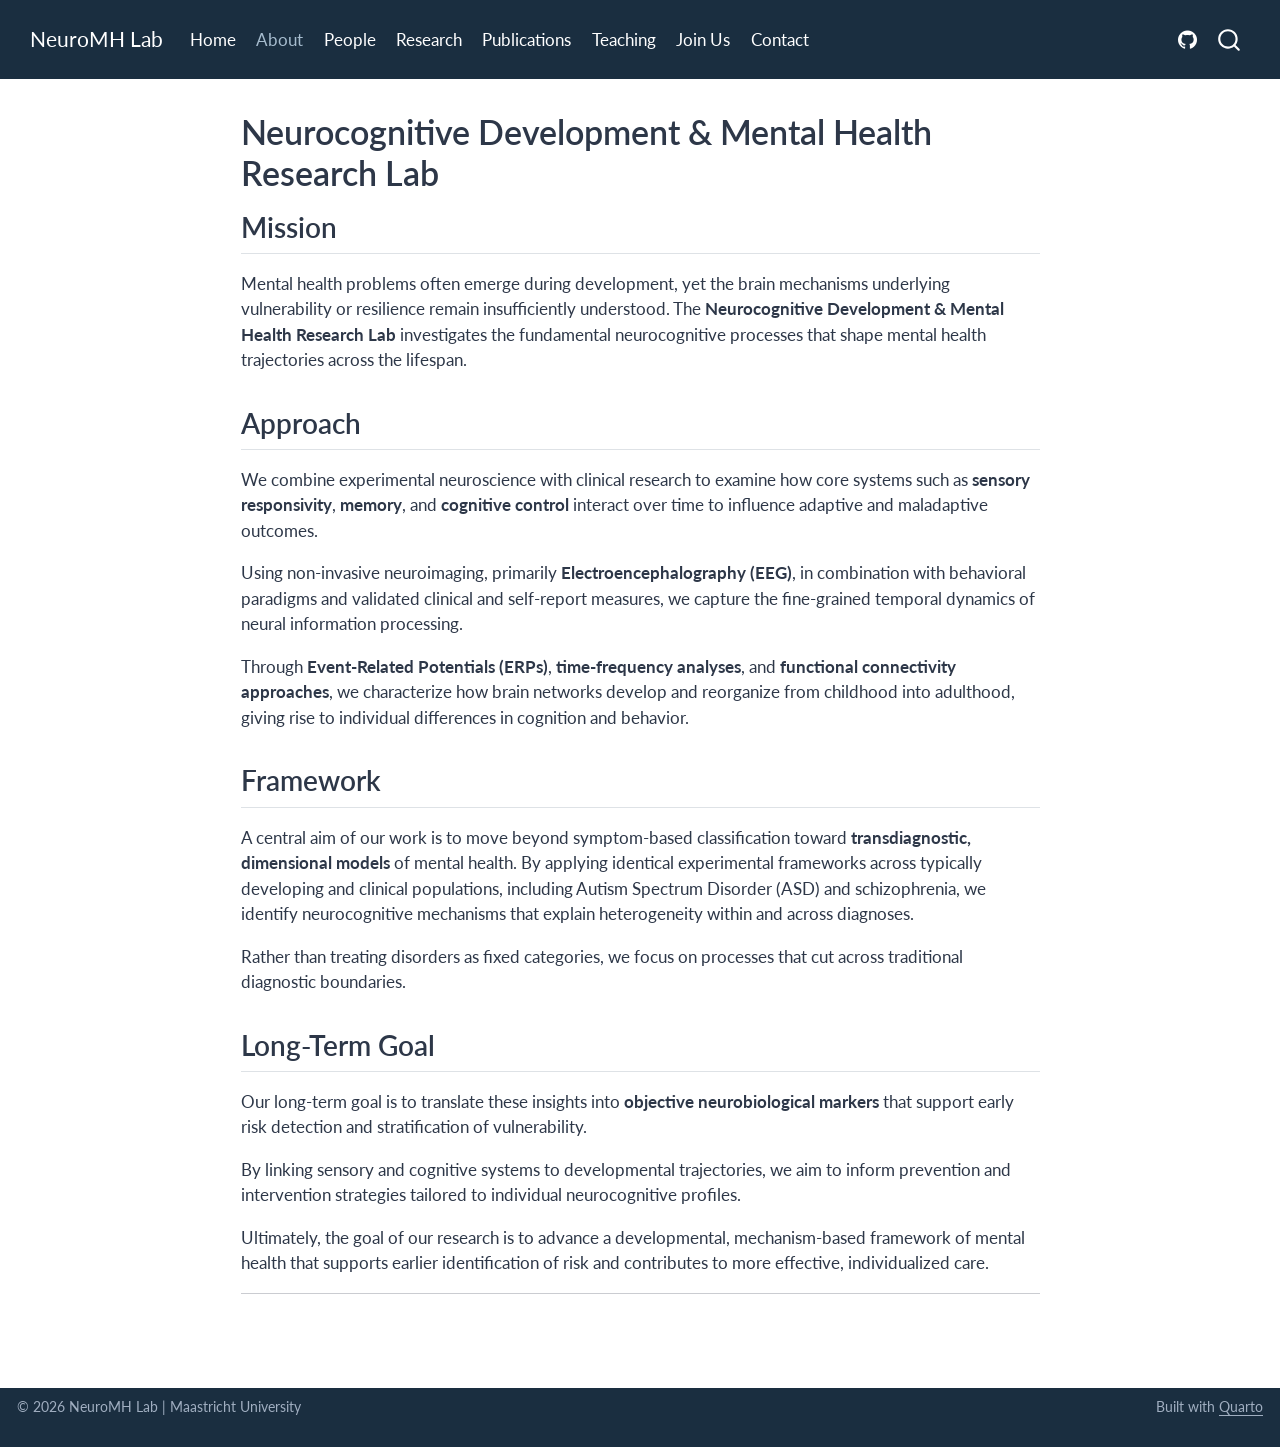
==== about.html @ df23a995 "Built site for gh-pages" ====
<!DOCTYPE html>
<html xmlns="http://www.w3.org/1999/xhtml" lang="en" xml:lang="en"><head>

<meta charset="utf-8">
<meta name="generator" content="quarto-1.9.38">

<meta name="viewport" content="width=device-width, initial-scale=1.0, user-scalable=yes">


<title>Neurocognitive Development &amp; Mental Health Research Lab – NeuroMH Lab</title>
<style>
/* Default styles provided by pandoc.
** See https://pandoc.org/MANUAL.html#variables-for-html for config info.
*/
code{white-space: pre-wrap;}
span.smallcaps{font-variant: small-caps;}
div.columns{display: flex; gap: min(4vw, 1.5em);}
div.column{flex: auto; overflow-x: auto;}
div.hanging-indent{margin-left: 1.5em; text-indent: -1.5em;}
ul.task-list{list-style: none;}
ul.task-list li input[type="checkbox"] {
  width: 0.8em;
  margin: 0 0.8em 0.2em -1em; /* quarto-specific, see https://github.com/quarto-dev/quarto-cli/issues/4556 */ 
  vertical-align: middle;
}
</style>


<script src="site_libs/quarto-nav/quarto-nav.js"></script>
<script src="site_libs/quarto-nav/headroom.min.js"></script>
<script src="site_libs/clipboard/clipboard.min.js"></script>
<script src="site_libs/quarto-search/autocomplete.umd.js"></script>
<script src="site_libs/quarto-search/fuse.min.js"></script>
<script src="site_libs/quarto-search/quarto-search.js"></script>
<meta name="quarto:offset" content="./">
<link href="./images/favicon.svg" rel="icon" type="image/svg+xml">
<script src="site_libs/quarto-html/quarto.js" type="module"></script>
<script src="site_libs/quarto-html/tabsets/tabsets.js" type="module"></script>
<script src="site_libs/quarto-html/popper.min.js"></script>
<script src="site_libs/quarto-html/tippy.umd.min.js"></script>
<script src="site_libs/quarto-html/anchor.min.js"></script>
<link href="site_libs/quarto-html/tippy.css" rel="stylesheet">
<link href="site_libs/quarto-html/quarto-syntax-highlighting-15634bcf2e68342d4ad2dfa704d543f6.css" rel="stylesheet" id="quarto-text-highlighting-styles">
<script src="site_libs/bootstrap/bootstrap.min.js"></script>
<link href="site_libs/bootstrap/bootstrap-icons.css" rel="stylesheet">
<link href="site_libs/bootstrap/bootstrap-ea075015d1daed96a3fd2a15555e8efd.min.css" rel="stylesheet" append-hash="true" id="quarto-bootstrap" data-mode="light">
<script id="quarto-search-options" type="application/json">{
  "location": "navbar",
  "copy-button": false,
  "collapse-after": 3,
  "panel-placement": "end",
  "type": "overlay",
  "limit": 50,
  "keyboard-shortcut": [
    "f",
    "/",
    "s"
  ],
  "show-item-context": false,
  "language": {
    "search-no-results-text": "No results",
    "search-matching-documents-text": "matching documents",
    "search-copy-link-title": "Copy link to search",
    "search-hide-matches-text": "Hide additional matches",
    "search-more-match-text": "more match in this document",
    "search-more-matches-text": "more matches in this document",
    "search-clear-button-title": "Clear",
    "search-text-placeholder": "",
    "search-detached-cancel-button-title": "Cancel",
    "search-submit-button-title": "Submit",
    "search-label": "Search"
  }
}</script>
<style>html{ scroll-behavior: smooth; }</style>
<link rel="icon" type="image/png" sizes="16x16" href="./images/favicon-16x16.png">
<link rel="icon" type="image/png" sizes="32x32" href="./images/favicon-32x32.png">
<link rel="icon" type="image/png" sizes="192x192" href="./images/favicon-192x192.png">
<link rel="apple-touch-icon" href="./images/apple-touch-icon.png">


</head>

<body class="nav-fixed fullcontent quarto-light">

<div id="quarto-search-results"></div>
  <header id="quarto-header" class="headroom fixed-top">
    <nav class="navbar navbar-expand-lg " data-bs-theme="dark">
      <div class="navbar-container container-fluid">
      <div class="navbar-brand-container mx-auto">
    <a class="navbar-brand" href="./index.html">
    <span class="navbar-title">NeuroMH Lab</span>
    </a>
  </div>
            <div id="quarto-search" class="" title="Search"></div>
          <button class="navbar-toggler" type="button" data-bs-toggle="collapse" data-bs-target="#navbarCollapse" aria-controls="navbarCollapse" role="menu" aria-expanded="false" aria-label="Toggle navigation" onclick="if (window.quartoToggleHeadroom) { window.quartoToggleHeadroom(); }">
  <span class="navbar-toggler-icon"></span>
</button>
          <div class="collapse navbar-collapse" id="navbarCollapse">
            <ul class="navbar-nav navbar-nav-scroll me-auto">
  <li class="nav-item">
    <a class="nav-link" href="./index.html"> 
<span class="menu-text">Home</span></a>
  </li>  
  <li class="nav-item">
    <a class="nav-link active" href="./about.html" aria-current="page"> 
<span class="menu-text">About</span></a>
  </li>  
  <li class="nav-item">
    <a class="nav-link" href="./members.html"> 
<span class="menu-text">People</span></a>
  </li>  
  <li class="nav-item">
    <a class="nav-link" href="./research.html"> 
<span class="menu-text">Research</span></a>
  </li>  
  <li class="nav-item">
    <a class="nav-link" href="./publications.html"> 
<span class="menu-text">Publications</span></a>
  </li>  
  <li class="nav-item">
    <a class="nav-link" href="./courses.html"> 
<span class="menu-text">Teaching</span></a>
  </li>  
  <li class="nav-item">
    <a class="nav-link" href="./opportunities.html"> 
<span class="menu-text">Join Us</span></a>
  </li>  
  <li class="nav-item">
    <a class="nav-link" href="./contact.html"> 
<span class="menu-text">Contact</span></a>
  </li>  
</ul>
            <ul class="navbar-nav navbar-nav-scroll ms-auto">
  <li class="nav-item compact">
    <a class="nav-link" href="https://github.com/neuromh-lab"> <i class="bi bi-github" role="img">
</i> 
<span class="menu-text"></span></a>
  </li>  
</ul>
          </div> <!-- /navcollapse -->
            <div class="quarto-navbar-tools">
</div>
      </div> <!-- /container-fluid -->
    </nav>
</header>
<!-- content -->
<div id="quarto-content" class="quarto-container page-columns page-rows-contents page-layout-article page-navbar">
<!-- sidebar -->
<!-- margin-sidebar -->
    
<!-- main -->
<main class="content" id="quarto-document-content">

<header id="title-block-header" class="quarto-title-block default">
<div class="quarto-title">
<h1 class="title">Neurocognitive Development &amp; Mental Health Research Lab</h1>
</div>



<div class="quarto-title-meta">

    
  
    
  </div>
  


</header>


<section id="mission" class="level2">
<h2 class="anchored" data-anchor-id="mission">Mission</h2>
<p>Mental health problems often emerge during development, yet the brain mechanisms underlying vulnerability or resilience remain insufficiently understood. The <strong>Neurocognitive Development &amp; Mental Health Research Lab</strong> investigates the fundamental neurocognitive processes that shape mental health trajectories across the lifespan.</p>
</section>
<section id="approach" class="level2">
<h2 class="anchored" data-anchor-id="approach">Approach</h2>
<p>We combine experimental neuroscience with clinical research to examine how core systems such as <strong>sensory responsivity</strong>, <strong>memory</strong>, and <strong>cognitive control</strong> interact over time to influence adaptive and maladaptive outcomes.</p>
<p>Using non-invasive neuroimaging, primarily <strong>Electroencephalography (EEG)</strong>, in combination with behavioral paradigms and validated clinical and self-report measures, we capture the fine-grained temporal dynamics of neural information processing.</p>
<p>Through <strong>Event-Related Potentials (ERPs)</strong>, <strong>time-frequency analyses</strong>, and <strong>functional connectivity approaches</strong>, we characterize how brain networks develop and reorganize from childhood into adulthood, giving rise to individual differences in cognition and behavior.</p>
</section>
<section id="framework" class="level2">
<h2 class="anchored" data-anchor-id="framework">Framework</h2>
<p>A central aim of our work is to move beyond symptom-based classification toward <strong>transdiagnostic, dimensional models</strong> of mental health. By applying identical experimental frameworks across typically developing and clinical populations, including Autism Spectrum Disorder (ASD) and schizophrenia, we identify neurocognitive mechanisms that explain heterogeneity within and across diagnoses.</p>
<p>Rather than treating disorders as fixed categories, we focus on processes that cut across traditional diagnostic boundaries.</p>
</section>
<section id="long-term-goal" class="level2">
<h2 class="anchored" data-anchor-id="long-term-goal">Long-Term Goal</h2>
<p>Our long-term goal is to translate these insights into <strong>objective neurobiological markers</strong> that support early risk detection and stratification of vulnerability.</p>
<p>By linking sensory and cognitive systems to developmental trajectories, we aim to inform prevention and intervention strategies tailored to individual neurocognitive profiles.</p>
<p>Ultimately, the goal of our research is to advance a developmental, mechanism-based framework of mental health that supports earlier identification of risk and contributes to more effective, individualized care.</p>
<hr>


</section>

</main> <!-- /main -->
<script id="quarto-html-after-body" type="application/javascript">
  window.document.addEventListener("DOMContentLoaded", function (event) {
    const icon = "";
    const anchorJS = new window.AnchorJS();
    anchorJS.options = {
      placement: 'right',
      icon: icon
    };
    anchorJS.add('.anchored');
    const isCodeAnnotation = (el) => {
      for (const clz of el.classList) {
        if (clz.startsWith('code-annotation-')) {                     
          return true;
        }
      }
      return false;
    }
    const onCopySuccess = function(e) {
      // button target
      const button = e.trigger;
      // don't keep focus
      button.blur();
      // flash "checked"
      button.classList.add('code-copy-button-checked');
      var currentTitle = button.getAttribute("title");
      button.setAttribute("title", "Copied!");
      let tooltip;
      if (window.bootstrap) {
        button.setAttribute("data-bs-toggle", "tooltip");
        button.setAttribute("data-bs-placement", "left");
        button.setAttribute("data-bs-title", "Copied!");
        tooltip = new bootstrap.Tooltip(button, 
          { trigger: "manual", 
            customClass: "code-copy-button-tooltip",
            offset: [0, -8]});
        tooltip.show();    
      }
      setTimeout(function() {
        if (tooltip) {
          tooltip.hide();
          button.removeAttribute("data-bs-title");
          button.removeAttribute("data-bs-toggle");
          button.removeAttribute("data-bs-placement");
        }
        button.setAttribute("title", currentTitle);
        button.classList.remove('code-copy-button-checked');
      }, 1000);
      // clear code selection
      e.clearSelection();
    }
    const getTextToCopy = function(trigger) {
      const outerScaffold = trigger.parentElement.cloneNode(true);
      const codeEl = outerScaffold.querySelector('code');
      for (const childEl of codeEl.children) {
        if (isCodeAnnotation(childEl)) {
          childEl.remove();
        }
      }
      return codeEl.innerText;
    }
    const clipboard = new window.ClipboardJS('.code-copy-button:not([data-in-quarto-modal])', {
      text: getTextToCopy
    });
    clipboard.on('success', onCopySuccess);
    if (window.document.getElementById('quarto-embedded-source-code-modal')) {
      const clipboardModal = new window.ClipboardJS('.code-copy-button[data-in-quarto-modal]', {
        text: getTextToCopy,
        container: window.document.getElementById('quarto-embedded-source-code-modal')
      });
      clipboardModal.on('success', onCopySuccess);
    }
      var localhostRegex = new RegExp(/^(?:http|https):\/\/localhost\:?[0-9]*\//);
      var mailtoRegex = new RegExp(/^mailto:/);
        var filterRegex = new RegExp('/' + window.location.host + '/');
      var isInternal = (href) => {
          return filterRegex.test(href) || localhostRegex.test(href) || mailtoRegex.test(href);
      }
      // Inspect non-navigation links and adorn them if external
     var links = window.document.querySelectorAll('a[href]:not(.nav-link):not(.navbar-brand):not(.toc-action):not(.sidebar-link):not(.sidebar-item-toggle):not(.pagination-link):not(.no-external):not([aria-hidden]):not(.dropdown-item):not(.quarto-navigation-tool):not(.about-link)');
      for (var i=0; i<links.length; i++) {
        const link = links[i];
        if (!isInternal(link.href)) {
          // undo the damage that might have been done by quarto-nav.js in the case of
          // links that we want to consider external
          if (link.dataset.originalHref !== undefined) {
            link.href = link.dataset.originalHref;
          }
        }
      }
    function tippyHover(el, contentFn, onTriggerFn, onUntriggerFn) {
      const config = {
        allowHTML: true,
        maxWidth: 500,
        delay: 100,
        arrow: false,
        appendTo: function(el) {
            return el.parentElement;
        },
        interactive: true,
        interactiveBorder: 10,
        theme: 'quarto',
        placement: 'bottom-start',
      };
      if (contentFn) {
        config.content = contentFn;
      }
      if (onTriggerFn) {
        config.onTrigger = onTriggerFn;
      }
      if (onUntriggerFn) {
        config.onUntrigger = onUntriggerFn;
      }
      window.tippy(el, config); 
    }
    const noterefs = window.document.querySelectorAll('a[role="doc-noteref"]');
    for (var i=0; i<noterefs.length; i++) {
      const ref = noterefs[i];
      tippyHover(ref, function() {
        // use id or data attribute instead here
        let href = ref.getAttribute('data-footnote-href') || ref.getAttribute('href');
        try { href = new URL(href).hash; } catch {}
        const id = href.replace(/^#\/?/, "");
        const note = window.document.getElementById(id);
        if (note) {
          return note.innerHTML;
        } else {
          return "";
        }
      });
    }
    const xrefs = window.document.querySelectorAll('a.quarto-xref');
    const processXRef = (id, note) => {
      // Strip column container classes
      const stripColumnClz = (el) => {
        el.classList.remove("page-full", "page-columns");
        if (el.children) {
          for (const child of el.children) {
            stripColumnClz(child);
          }
        }
      }
      stripColumnClz(note)
      if (id === null || id.startsWith('sec-')) {
        // Special case sections, only their first couple elements
        const container = document.createElement("div");
        if (note.children && note.children.length > 2) {
          container.appendChild(note.children[0].cloneNode(true));
          for (let i = 1; i < note.children.length; i++) {
            const child = note.children[i];
            if (child.tagName === "P" && child.innerText === "") {
              continue;
            } else {
              container.appendChild(child.cloneNode(true));
              break;
            }
          }
          if (window.Quarto?.typesetMath) {
            window.Quarto.typesetMath(container);
          }
          return container.innerHTML
        } else {
          if (window.Quarto?.typesetMath) {
            window.Quarto.typesetMath(note);
          }
          return note.innerHTML;
        }
      } else {
        // Remove any anchor links if they are present
        const anchorLink = note.querySelector('a.anchorjs-link');
        if (anchorLink) {
          anchorLink.remove();
        }
        if (window.Quarto?.typesetMath) {
          window.Quarto.typesetMath(note);
        }
        if (note.classList.contains("callout")) {
          return note.outerHTML;
        } else {
          return note.innerHTML;
        }
      }
    }
    for (var i=0; i<xrefs.length; i++) {
      const xref = xrefs[i];
      tippyHover(xref, undefined, function(instance) {
        instance.disable();
        let url = xref.getAttribute('href');
        let hash = undefined; 
        if (url.startsWith('#')) {
          hash = url;
        } else {
          try { hash = new URL(url).hash; } catch {}
        }
        if (hash) {
          const id = hash.replace(/^#\/?/, "");
          const note = window.document.getElementById(id);
          if (note !== null) {
            try {
              const html = processXRef(id, note.cloneNode(true));
              instance.setContent(html);
            } finally {
              instance.enable();
              instance.show();
            }
          } else {
            // See if we can fetch this
            fetch(url.split('#')[0])
            .then(res => res.text())
            .then(html => {
              const parser = new DOMParser();
              const htmlDoc = parser.parseFromString(html, "text/html");
              const note = htmlDoc.getElementById(id);
              if (note !== null) {
                const html = processXRef(id, note);
                instance.setContent(html);
              } 
            }).finally(() => {
              instance.enable();
              instance.show();
            });
          }
        } else {
          // See if we can fetch a full url (with no hash to target)
          // This is a special case and we should probably do some content thinning / targeting
          fetch(url)
          .then(res => res.text())
          .then(html => {
            const parser = new DOMParser();
            const htmlDoc = parser.parseFromString(html, "text/html");
            const note = htmlDoc.querySelector('main.content');
            if (note !== null) {
              // This should only happen for chapter cross references
              // (since there is no id in the URL)
              // remove the first header
              if (note.children.length > 0 && note.children[0].tagName === "HEADER") {
                note.children[0].remove();
              }
              const html = processXRef(null, note);
              instance.setContent(html);
            } 
          }).finally(() => {
            instance.enable();
            instance.show();
          });
        }
      }, function(instance) {
      });
    }
        let selectedAnnoteEl;
        const selectorForAnnotation = ( cell, annotation) => {
          let cellAttr = 'data-code-cell="' + cell + '"';
          let lineAttr = 'data-code-annotation="' +  annotation + '"';
          const selector = 'span[' + cellAttr + '][' + lineAttr + ']';
          return selector;
        }
        const selectCodeLines = (annoteEl) => {
          const doc = window.document;
          const targetCell = annoteEl.getAttribute("data-target-cell");
          const targetAnnotation = annoteEl.getAttribute("data-target-annotation");
          const annoteSpan = window.document.querySelector(selectorForAnnotation(targetCell, targetAnnotation));
          const lines = annoteSpan.getAttribute("data-code-lines").split(",");
          const lineIds = lines.map((line) => {
            return targetCell + "-" + line;
          })
          let top = null;
          let height = null;
          let parent = null;
          if (lineIds.length > 0) {
              //compute the position of the single el (top and bottom and make a div)
              const el = window.document.getElementById(lineIds[0]);
              top = el.offsetTop;
              height = el.offsetHeight;
              parent = el.parentElement.parentElement;
            if (lineIds.length > 1) {
              const lastEl = window.document.getElementById(lineIds[lineIds.length - 1]);
              const bottom = lastEl.offsetTop + lastEl.offsetHeight;
              height = bottom - top;
            }
            if (top !== null && height !== null && parent !== null) {
              // cook up a div (if necessary) and position it 
              let div = window.document.getElementById("code-annotation-line-highlight");
              if (div === null) {
                div = window.document.createElement("div");
                div.setAttribute("id", "code-annotation-line-highlight");
                div.style.position = 'absolute';
                parent.appendChild(div);
              }
              div.style.top = top - 2 + "px";
              div.style.height = height + 4 + "px";
              div.style.left = 0;
              let gutterDiv = window.document.getElementById("code-annotation-line-highlight-gutter");
              if (gutterDiv === null) {
                gutterDiv = window.document.createElement("div");
                gutterDiv.setAttribute("id", "code-annotation-line-highlight-gutter");
                gutterDiv.style.position = 'absolute';
                const codeCell = window.document.getElementById(targetCell);
                const gutter = codeCell.querySelector('.code-annotation-gutter');
                gutter.appendChild(gutterDiv);
              }
              gutterDiv.style.top = top - 2 + "px";
              gutterDiv.style.height = height + 4 + "px";
            }
            selectedAnnoteEl = annoteEl;
          }
        };
        const unselectCodeLines = () => {
          const elementsIds = ["code-annotation-line-highlight", "code-annotation-line-highlight-gutter"];
          elementsIds.forEach((elId) => {
            const div = window.document.getElementById(elId);
            if (div) {
              div.remove();
            }
          });
          selectedAnnoteEl = undefined;
        };
          // Handle positioning of the toggle
      window.addEventListener(
        "resize",
        throttle(() => {
          elRect = undefined;
          if (selectedAnnoteEl) {
            selectCodeLines(selectedAnnoteEl);
          }
        }, 10)
      );
      function throttle(fn, ms) {
      let throttle = false;
      let timer;
        return (...args) => {
          if(!throttle) { // first call gets through
              fn.apply(this, args);
              throttle = true;
          } else { // all the others get throttled
              if(timer) clearTimeout(timer); // cancel #2
              timer = setTimeout(() => {
                fn.apply(this, args);
                timer = throttle = false;
              }, ms);
          }
        };
      }
        // Attach click handler to the DT
        const annoteDls = window.document.querySelectorAll('dt[data-target-cell]');
        for (const annoteDlNode of annoteDls) {
          annoteDlNode.addEventListener('click', (event) => {
            const clickedEl = event.target;
            if (clickedEl !== selectedAnnoteEl) {
              unselectCodeLines();
              const activeEl = window.document.querySelector('dt[data-target-cell].code-annotation-active');
              if (activeEl) {
                activeEl.classList.remove('code-annotation-active');
              }
              selectCodeLines(clickedEl);
              clickedEl.classList.add('code-annotation-active');
            } else {
              // Unselect the line
              unselectCodeLines();
              clickedEl.classList.remove('code-annotation-active');
            }
          });
        }
    const findCites = (el) => {
      const parentEl = el.parentElement;
      if (parentEl) {
        const cites = parentEl.dataset.cites;
        if (cites) {
          return {
            el,
            cites: cites.split(' ')
          };
        } else {
          return findCites(el.parentElement)
        }
      } else {
        return undefined;
      }
    };
    var bibliorefs = window.document.querySelectorAll('a[role="doc-biblioref"]');
    for (var i=0; i<bibliorefs.length; i++) {
      const ref = bibliorefs[i];
      const citeInfo = findCites(ref);
      if (citeInfo) {
        tippyHover(citeInfo.el, function() {
          var popup = window.document.createElement('div');
          citeInfo.cites.forEach(function(cite) {
            var citeDiv = window.document.createElement('div');
            citeDiv.classList.add('hanging-indent');
            citeDiv.classList.add('csl-entry');
            var biblioDiv = window.document.getElementById('ref-' + cite);
            if (biblioDiv) {
              citeDiv.innerHTML = biblioDiv.innerHTML;
            }
            popup.appendChild(citeDiv);
          });
          return popup.innerHTML;
        });
      }
    }
  });
  </script>
</div> <!-- /content -->
<footer class="footer">
  <div class="nav-footer">
    <div class="nav-footer-left">
<p>© 2026 NeuroMH Lab | Maastricht University</p>
</div>   
    <div class="nav-footer-center">
      &nbsp;
    </div>
    <div class="nav-footer-right">
<p>Built with <a href="https://quarto.org">Quarto</a></p>
</div>
  </div>
</footer>




<script src="site_libs/quarto-html/zenscroll-min.js"></script>
</body></html>
---- site_libs/quarto-html/tippy.css ----
.tippy-box[data-animation=fade][data-state=hidden]{opacity:0}[data-tippy-root]{max-width:calc(100vw - 10px)}.tippy-box{position:relative;background-color:#333;color:#fff;border-radius:4px;font-size:14px;line-height:1.4;white-space:normal;outline:0;transition-property:transform,visibility,opacity}.tippy-box[data-placement^=top]>.tippy-arrow{bottom:0}.tippy-box[data-placement^=top]>.tippy-arrow:before{bottom:-7px;left:0;border-width:8px 8px 0;border-top-color:initial;transform-origin:center top}.tippy-box[data-placement^=bottom]>.tippy-arrow{top:0}.tippy-box[data-placement^=bottom]>.tippy-arrow:before{top:-7px;left:0;border-width:0 8px 8px;border-bottom-color:initial;transform-origin:center bottom}.tippy-box[data-placement^=left]>.tippy-arrow{right:0}.tippy-box[data-placement^=left]>.tippy-arrow:before{border-width:8px 0 8px 8px;border-left-color:initial;right:-7px;transform-origin:center left}.tippy-box[data-placement^=right]>.tippy-arrow{left:0}.tippy-box[data-placement^=right]>.tippy-arrow:before{left:-7px;border-width:8px 8px 8px 0;border-right-color:initial;transform-origin:center right}.tippy-box[data-inertia][data-state=visible]{transition-timing-function:cubic-bezier(.54,1.5,.38,1.11)}.tippy-arrow{width:16px;height:16px;color:#333}.tippy-arrow:before{content:"";position:absolute;border-color:transparent;border-style:solid}.tippy-content{position:relative;padding:5px 9px;z-index:1}
---- site_libs/quarto-html/quarto-syntax-highlighting-15634bcf2e68342d4ad2dfa704d543f6.css ----
/* quarto syntax highlight colors */
:root {
  --quarto-hl-ot-color: #003B4F;
  --quarto-hl-at-color: #657422;
  --quarto-hl-ss-color: #20794D;
  --quarto-hl-an-color: #5E5E5E;
  --quarto-hl-fu-color: #4758AB;
  --quarto-hl-st-color: #20794D;
  --quarto-hl-cf-color: #003B4F;
  --quarto-hl-op-color: #5E5E5E;
  --quarto-hl-er-color: #AD0000;
  --quarto-hl-bn-color: #AD0000;
  --quarto-hl-al-color: #AD0000;
  --quarto-hl-va-color: #111111;
  --quarto-hl-bu-color: inherit;
  --quarto-hl-ex-color: inherit;
  --quarto-hl-pp-color: #AD0000;
  --quarto-hl-in-color: #5E5E5E;
  --quarto-hl-vs-color: #20794D;
  --quarto-hl-wa-color: #5E5E5E;
  --quarto-hl-do-color: #5E5E5E;
  --quarto-hl-im-color: #00769E;
  --quarto-hl-ch-color: #20794D;
  --quarto-hl-dt-color: #AD0000;
  --quarto-hl-fl-color: #AD0000;
  --quarto-hl-co-color: #5E5E5E;
  --quarto-hl-cv-color: #5E5E5E;
  --quarto-hl-cn-color: #8f5902;
  --quarto-hl-sc-color: #5E5E5E;
  --quarto-hl-dv-color: #AD0000;
  --quarto-hl-kw-color: #003B4F;
}

/* other quarto variables */
:root {
  --quarto-font-monospace: SFMono-Regular, Menlo, Monaco, Consolas, "Liberation Mono", "Courier New", monospace;
}

/* syntax highlight based on Pandoc's rules */
pre > code.sourceCode > span {
  color: #003B4F;
}

code.sourceCode > span {
  color: #003B4F;
}

div.sourceCode,
div.sourceCode pre.sourceCode {
  color: #003B4F;
}

/* Normal */
code span {
  color: #003B4F;
}

/* Alert */
code span.al {
  color: #AD0000;
  font-style: inherit;
}

/* Annotation */
code span.an {
  color: #5E5E5E;
  font-style: inherit;
}

/* Attribute */
code span.at {
  color: #657422;
  font-style: inherit;
}

/* BaseN */
code span.bn {
  color: #AD0000;
  font-style: inherit;
}

/* BuiltIn */
code span.bu {
  font-style: inherit;
}

/* ControlFlow */
code span.cf {
  color: #003B4F;
  font-weight: bold;
  font-style: inherit;
}

/* Char */
code span.ch {
  color: #20794D;
  font-style: inherit;
}

/* Constant */
code span.cn {
  color: #8f5902;
  font-style: inherit;
}

/* Comment */
code span.co {
  color: #5E5E5E;
  font-style: inherit;
}

/* CommentVar */
code span.cv {
  color: #5E5E5E;
  font-style: italic;
}

/* Documentation */
code span.do {
  color: #5E5E5E;
  font-style: italic;
}

/* DataType */
code span.dt {
  color: #AD0000;
  font-style: inherit;
}

/* DecVal */
code span.dv {
  color: #AD0000;
  font-style: inherit;
}

/* Error */
code span.er {
  color: #AD0000;
  font-style: inherit;
}

/* Extension */
code span.ex {
  font-style: inherit;
}

/* Float */
code span.fl {
  color: #AD0000;
  font-style: inherit;
}

/* Function */
code span.fu {
  color: #4758AB;
  font-style: inherit;
}

/* Import */
code span.im {
  color: #00769E;
  font-style: inherit;
}

/* Information */
code span.in {
  color: #5E5E5E;
  font-style: inherit;
}

/* Keyword */
code span.kw {
  color: #003B4F;
  font-weight: bold;
  font-style: inherit;
}

/* Operator */
code span.op {
  color: #5E5E5E;
  font-style: inherit;
}

/* Other */
code span.ot {
  color: #003B4F;
  font-style: inherit;
}

/* Preprocessor */
code span.pp {
  color: #AD0000;
  font-style: inherit;
}

/* SpecialChar */
code span.sc {
  color: #5E5E5E;
  font-style: inherit;
}

/* SpecialString */
code span.ss {
  color: #20794D;
  font-style: inherit;
}

/* String */
code span.st {
  color: #20794D;
  font-style: inherit;
}

/* Variable */
code span.va {
  color: #111111;
  font-style: inherit;
}

/* VerbatimString */
code span.vs {
  color: #20794D;
  font-style: inherit;
}

/* Warning */
code span.wa {
  color: #5E5E5E;
  font-style: italic;
}

.prevent-inlining {
  content: "</";
}

/*# sourceMappingURL=f23921c56f73e400b49028c9186a1aa0.css.map */
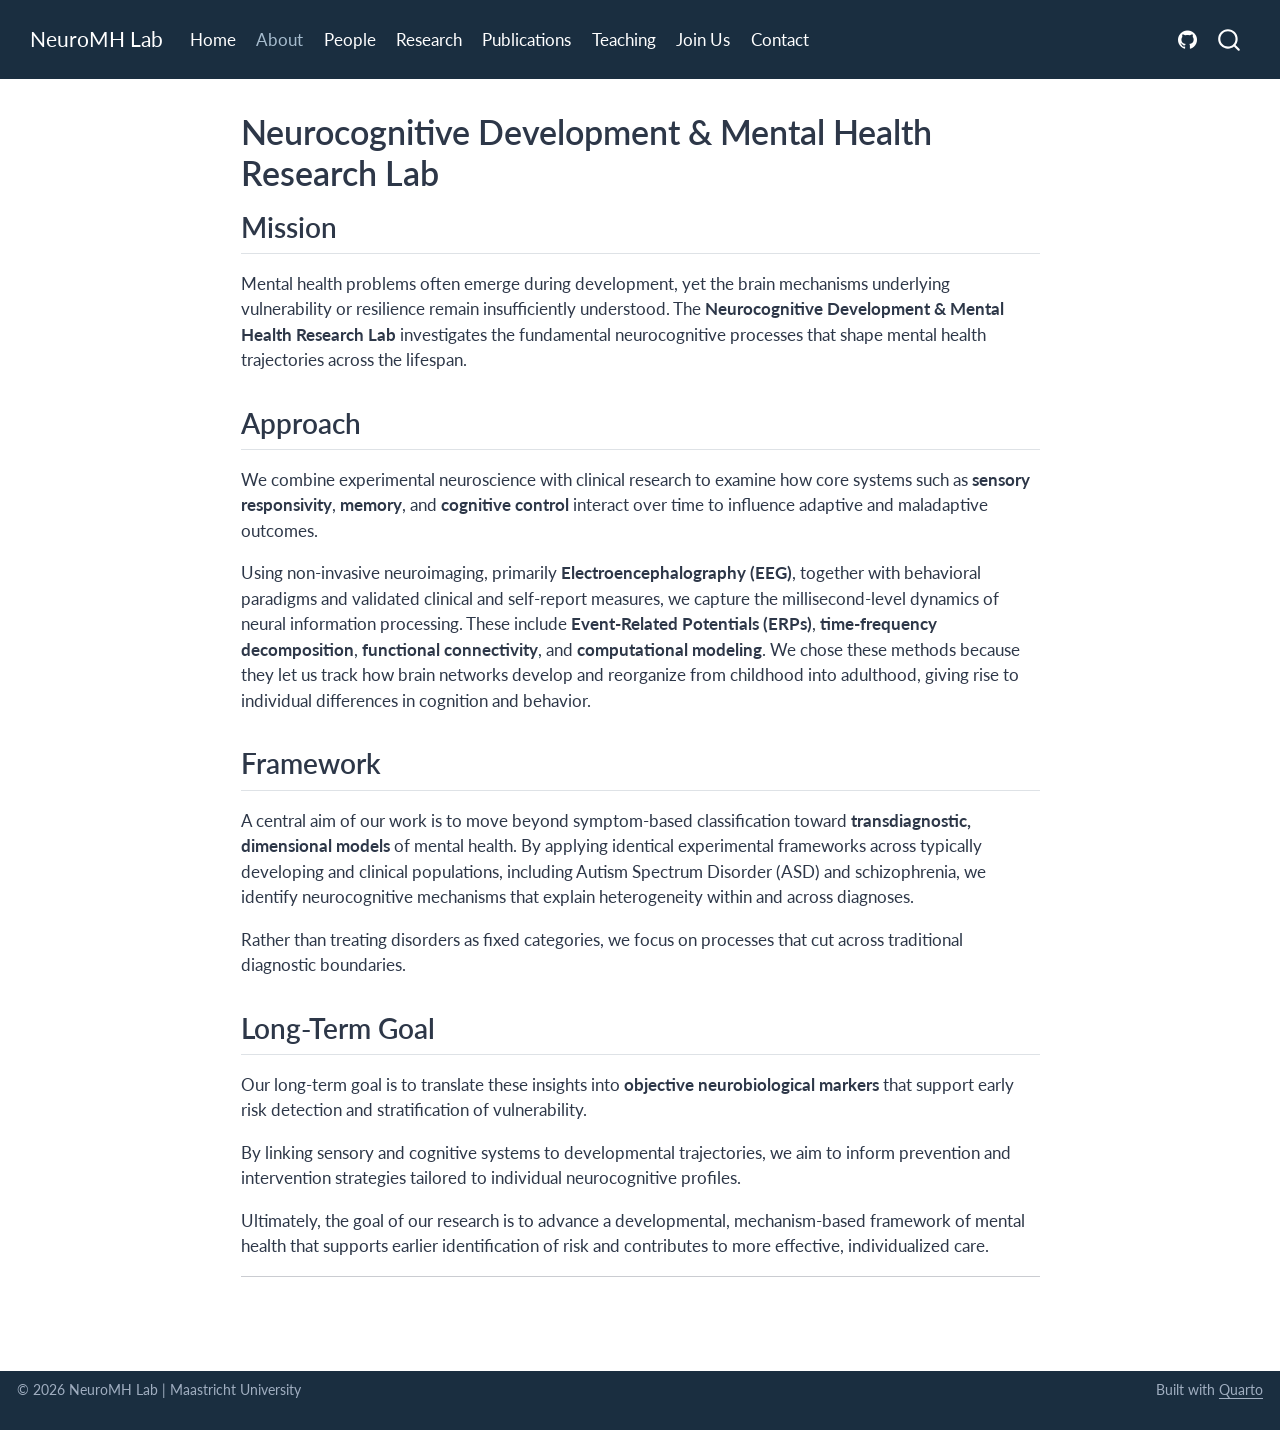
==== commit 8cd21ae2: "Built site for gh-pages" ====
--- a/about.html
+++ b/about.html
@@ -132,7 +132,7 @@
 </ul>
             <ul class="navbar-nav navbar-nav-scroll ms-auto">
   <li class="nav-item compact">
-    <a class="nav-link" href="https://github.com/neuromh-lab"> <i class="bi bi-github" role="img">
+    <a class="nav-link" href="https://github.com/neuromh-lab/neuromh-lab.github.io"> <i class="bi bi-github" role="img">
 </i> 
 <span class="menu-text"></span></a>
   </li>  
@@ -177,8 +177,7 @@
 <section id="approach" class="level2">
 <h2 class="anchored" data-anchor-id="approach">Approach</h2>
 <p>We combine experimental neuroscience with clinical research to examine how core systems such as <strong>sensory responsivity</strong>, <strong>memory</strong>, and <strong>cognitive control</strong> interact over time to influence adaptive and maladaptive outcomes.</p>
-<p>Using non-invasive neuroimaging, primarily <strong>Electroencephalography (EEG)</strong>, in combination with behavioral paradigms and validated clinical and self-report measures, we capture the fine-grained temporal dynamics of neural information processing.</p>
-<p>Through <strong>Event-Related Potentials (ERPs)</strong>, <strong>time-frequency analyses</strong>, and <strong>functional connectivity approaches</strong>, we characterize how brain networks develop and reorganize from childhood into adulthood, giving rise to individual differences in cognition and behavior.</p>
+<p>Using non-invasive neuroimaging, primarily <strong>Electroencephalography (EEG)</strong>, together with behavioral paradigms and validated clinical and self-report measures, we capture the millisecond-level dynamics of neural information processing. These include <strong>Event-Related Potentials (ERPs)</strong>, <strong>time-frequency decomposition</strong>, <strong>functional connectivity</strong>, and <strong>computational modeling</strong>. We chose these methods because they let us track how brain networks develop and reorganize from childhood into adulthood, giving rise to individual differences in cognition and behavior.</p>
 </section>
 <section id="framework" class="level2">
 <h2 class="anchored" data-anchor-id="framework">Framework</h2>
@@ -269,7 +268,7 @@
     }
       var localhostRegex = new RegExp(/^(?:http|https):\/\/localhost\:?[0-9]*\//);
       var mailtoRegex = new RegExp(/^mailto:/);
-        var filterRegex = new RegExp('/' + window.location.host + '/');
+        var filterRegex = new RegExp("https:\/\/neuromh-lab\.github\.io\/");
       var isInternal = (href) => {
           return filterRegex.test(href) || localhostRegex.test(href) || mailtoRegex.test(href);
       }
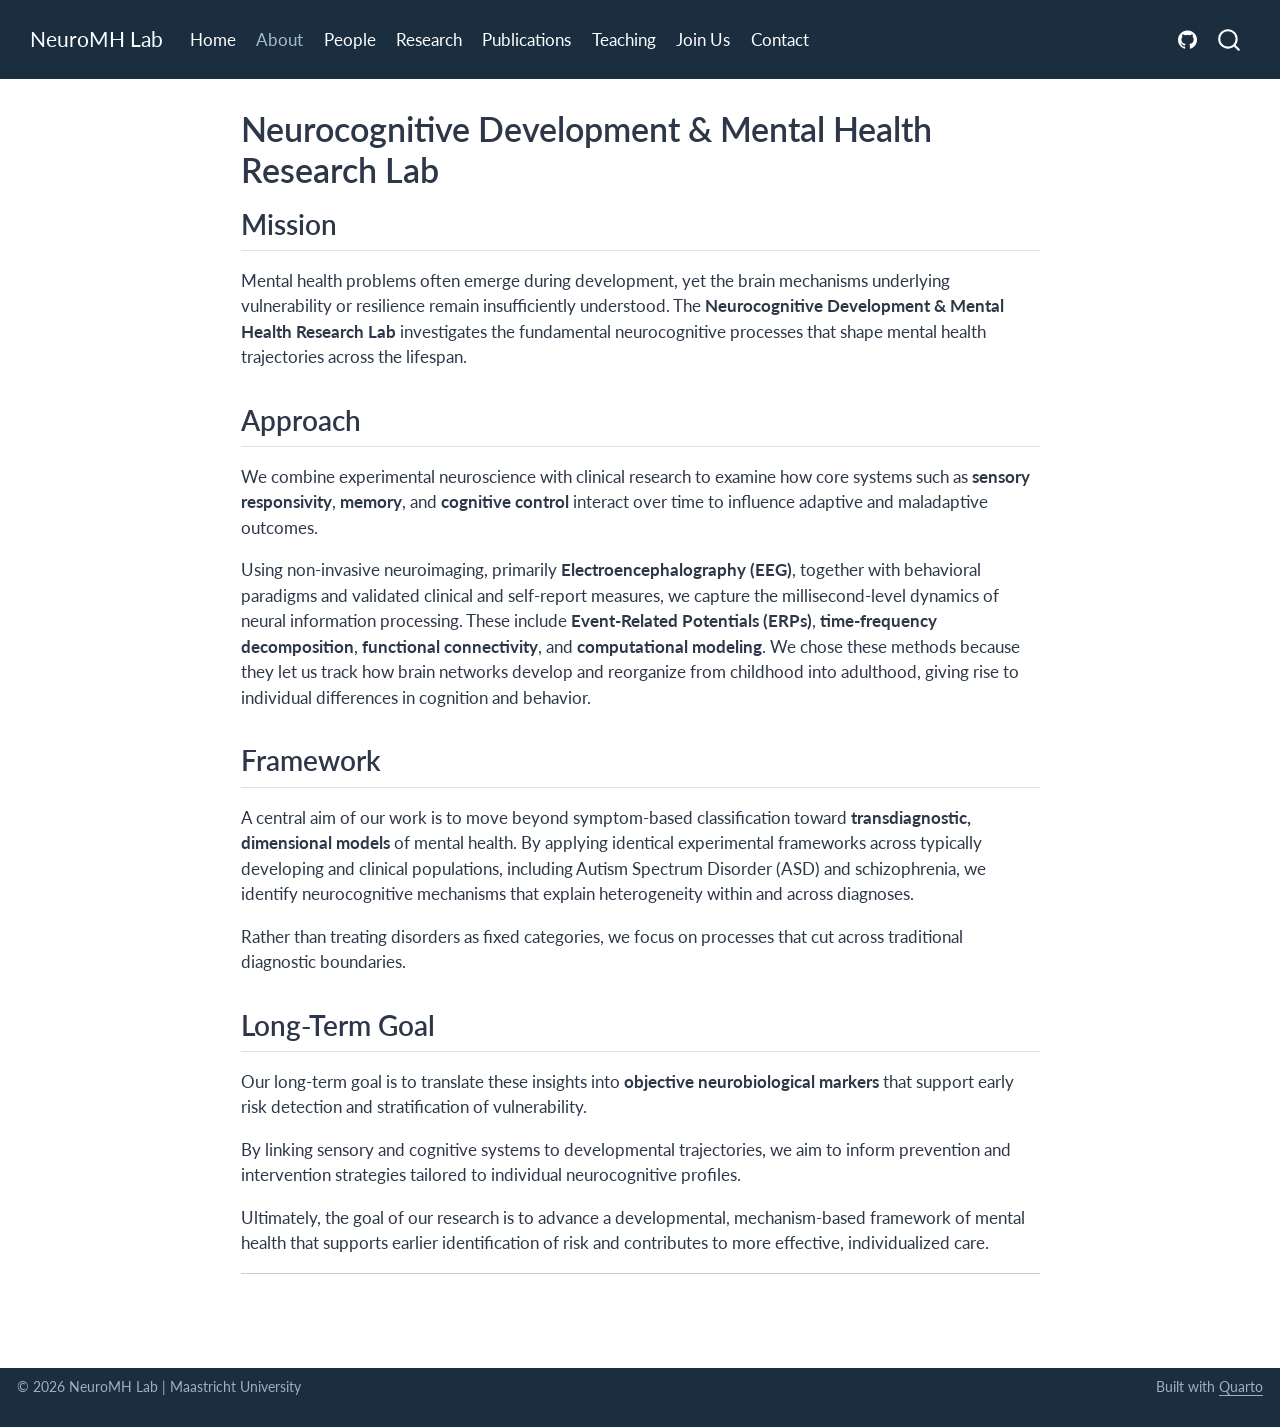
==== commit e0032655: "Built site for gh-pages" ====
--- a/about.html
+++ b/about.html
@@ -2,7 +2,7 @@
 <html xmlns="http://www.w3.org/1999/xhtml" lang="en" xml:lang="en"><head>
 
 <meta charset="utf-8">
-<meta name="generator" content="quarto-1.9.38">
+<meta name="generator" content="quarto-1.10.18">
 
 <meta name="viewport" content="width=device-width, initial-scale=1.0, user-scalable=yes">
 
@@ -12,10 +12,13 @@
 /* Default styles provided by pandoc.
 ** See https://pandoc.org/MANUAL.html#variables-for-html for config info.
 */
-code{white-space: pre-wrap;}
 span.smallcaps{font-variant: small-caps;}
-div.columns{display: flex; gap: min(4vw, 1.5em);}
-div.column{flex: auto; overflow-x: auto;}
+div.columns{display: flex; gap: 1.5em;}
+div.column{flex: auto;}
+@media screen {
+div.columns{gap: min(4vw, 1.5em);}
+div.column{overflow-x: auto;}
+}
 div.hanging-indent{margin-left: 1.5em; text-indent: -1.5em;}
 ul.task-list{list-style: none;}
 ul.task-list li input[type="checkbox"] {
@@ -40,10 +43,10 @@
 <script src="site_libs/quarto-html/tippy.umd.min.js"></script>
 <script src="site_libs/quarto-html/anchor.min.js"></script>
 <link href="site_libs/quarto-html/tippy.css" rel="stylesheet">
-<link href="site_libs/quarto-html/quarto-syntax-highlighting-15634bcf2e68342d4ad2dfa704d543f6.css" rel="stylesheet" id="quarto-text-highlighting-styles">
+<link href="site_libs/quarto-html/quarto-syntax-highlighting-64a204ab8560d761af7679ceaba22944.css" rel="stylesheet" id="quarto-text-highlighting-styles">
 <script src="site_libs/bootstrap/bootstrap.min.js"></script>
 <link href="site_libs/bootstrap/bootstrap-icons.css" rel="stylesheet">
-<link href="site_libs/bootstrap/bootstrap-ea075015d1daed96a3fd2a15555e8efd.min.css" rel="stylesheet" append-hash="true" id="quarto-bootstrap" data-mode="light">
+<link href="site_libs/bootstrap/bootstrap-8b237c92aeef38381af290c4ba9e2076.min.css" rel="stylesheet" append-hash="true" id="quarto-bootstrap" data-mode="light">
 <script id="quarto-search-options" type="application/json">{
   "location": "navbar",
   "copy-button": false,
@@ -72,12 +75,59 @@
   }
 }</script>
 <style>html{ scroll-behavior: smooth; }</style>
+<meta name="google-site-verification" content="wyatzZpmjRF4A53Ua1ZnaKeWRlAvXtMnKe37lyLRXOM">
 <link rel="icon" type="image/png" sizes="16x16" href="./images/favicon-16x16.png">
 <link rel="icon" type="image/png" sizes="32x32" href="./images/favicon-32x32.png">
 <link rel="icon" type="image/png" sizes="192x192" href="./images/favicon-192x192.png">
 <link rel="apple-touch-icon" href="./images/apple-touch-icon.png">
-
-
+<script type="application/ld+json">
+{
+  "@context": "https://schema.org",
+  "@graph": [
+    {
+      "@type": "Person",
+      "@id": "https://neuromh-lab.github.io/#franc-donkers",
+      "name": "Franc Donkers",
+      "alternateName": "Franc C. L. Donkers",
+      "givenName": "Franc",
+      "familyName": "Donkers",
+      "jobTitle": "Associate Professor of Cognitive Neuroscience",
+      "url": "https://neuromh-lab.github.io",
+      "image": "https://neuromh-lab.github.io/images/Franc_Donkers_Pasfoto.jpg",
+      "affiliation": { "@type": "CollegeOrUniversity", "name": "Maastricht University" },
+      "worksFor": { "@id": "https://neuromh-lab.github.io/#lab" },
+      "sameAs": [
+        "https://www.maastrichtuniversity.nl/fcl-donkers",
+        "https://orcid.org/0000-0002-8252-0426",
+        "https://scholar.google.com/citations?user=Us06lxoAAAAJ",
+        "https://www.scopus.com/authid/detail.uri?authorId=9839162300",
+        "https://www.webofscience.com/wos/author/record/H-2391-2013",
+        "https://loop.frontiersin.org/people/27221"
+      ]
+    },
+    {
+      "@type": "ResearchOrganization",
+      "@id": "https://neuromh-lab.github.io/#lab",
+      "name": "Neurocognitive Development & Mental Health Research Lab",
+      "alternateName": "NeuroMH Lab",
+      "url": "https://neuromh-lab.github.io",
+      "logo": "https://neuromh-lab.github.io/images/favicon-192x192.png",
+      "parentOrganization": { "@type": "CollegeOrUniversity", "name": "Maastricht University" },
+      "founder": { "@id": "https://neuromh-lab.github.io/#franc-donkers" }
+    }
+  ]
+}
+</script>
+
+
+<meta property="og:title" content="Neurocognitive Development &amp; Mental Health Research Lab – NeuroMH Lab">
+<meta property="og:description" content="Neurocognitive Development &amp; Mental Health Research Lab at Maastricht University, led by Franc Donkers: EEG/ERP research on neurocognitive development and mental health.">
+<meta property="og:image" content="https://neuromh-lab.github.io/images/Franc_Donkers_Pasfoto.jpg">
+<meta property="og:site_name" content="NeuroMH Lab">
+<meta name="twitter:title" content="Neurocognitive Development &amp; Mental Health Research Lab – NeuroMH Lab">
+<meta name="twitter:description" content="Neurocognitive Development &amp; Mental Health Research Lab at Maastricht University, led by Franc Donkers: EEG/ERP research on neurocognitive development and mental health.">
+<meta name="twitter:image" content="https://neuromh-lab.github.io/images/Franc_Donkers_Pasfoto.jpg">
+<meta name="twitter:card" content="summary_large_image">
 </head>
 
 <body class="nav-fixed fullcontent quarto-light">
@@ -268,7 +318,7 @@
     }
       var localhostRegex = new RegExp(/^(?:http|https):\/\/localhost\:?[0-9]*\//);
       var mailtoRegex = new RegExp(/^mailto:/);
-        var filterRegex = new RegExp("https:\/\/neuromh-lab\.github\.io\/");
+        var filterRegex = new RegExp("https:\/\/neuromh-lab\.github\.io");
       var isInternal = (href) => {
           return filterRegex.test(href) || localhostRegex.test(href) || mailtoRegex.test(href);
       }
--- a/site_libs/quarto-html/quarto-syntax-highlighting-64a204ab8560d761af7679ceaba22944.css
+++ b/site_libs/quarto-html/quarto-syntax-highlighting-64a204ab8560d761af7679ceaba22944.css
@@ -0,0 +1,236 @@
+/* quarto syntax highlight colors */
+:root {
+  --quarto-hl-ot-color: #003B4F;
+  --quarto-hl-at-color: #657422;
+  --quarto-hl-ss-color: #20794D;
+  --quarto-hl-an-color: #5E5E5E;
+  --quarto-hl-fu-color: #4758AB;
+  --quarto-hl-st-color: #20794D;
+  --quarto-hl-cf-color: #003B4F;
+  --quarto-hl-op-color: #5E5E5E;
+  --quarto-hl-er-color: #AD0000;
+  --quarto-hl-bn-color: #AD0000;
+  --quarto-hl-al-color: #AD0000;
+  --quarto-hl-va-color: #111111;
+  --quarto-hl-bu-color: inherit;
+  --quarto-hl-ex-color: inherit;
+  --quarto-hl-pp-color: #AD0000;
+  --quarto-hl-in-color: #5E5E5E;
+  --quarto-hl-vs-color: #20794D;
+  --quarto-hl-wa-color: #5E5E5E;
+  --quarto-hl-do-color: #5E5E5E;
+  --quarto-hl-im-color: #00769E;
+  --quarto-hl-ch-color: #20794D;
+  --quarto-hl-dt-color: #AD0000;
+  --quarto-hl-fl-color: #AD0000;
+  --quarto-hl-co-color: #5E5E5E;
+  --quarto-hl-cv-color: #5E5E5E;
+  --quarto-hl-cn-color: #8f5902;
+  --quarto-hl-sc-color: #5E5E5E;
+  --quarto-hl-dv-color: #AD0000;
+  --quarto-hl-kw-color: #003B4F;
+}
+
+/* other quarto variables */
+:root {
+  --quarto-font-monospace: SFMono-Regular, Menlo, Monaco, Consolas, "Liberation Mono", "Courier New", monospace;
+}
+
+/* syntax highlight based on Pandoc's rules */
+pre > code.sourceCode > span {
+  color: #003B4F;
+}
+
+code.sourceCode > span {
+  color: #003B4F;
+}
+
+div.sourceCode,
+div.sourceCode pre.sourceCode {
+  color: #003B4F;
+}
+
+/* Normal */
+code span {
+  color: #003B4F;
+}
+
+/* Alert */
+code span.al {
+  color: #AD0000;
+  font-style: inherit;
+}
+
+/* Annotation */
+code span.an {
+  color: #5E5E5E;
+  font-style: inherit;
+}
+
+/* Attribute */
+code span.at {
+  color: #657422;
+  font-style: inherit;
+}
+
+/* BaseN */
+code span.bn {
+  color: #AD0000;
+  font-style: inherit;
+}
+
+/* BuiltIn */
+code span.bu {
+  font-style: inherit;
+}
+
+/* ControlFlow */
+code span.cf {
+  color: #003B4F;
+  font-weight: bold;
+  font-style: inherit;
+}
+
+/* Char */
+code span.ch {
+  color: #20794D;
+  font-style: inherit;
+}
+
+/* Constant */
+code span.cn {
+  color: #8f5902;
+  font-style: inherit;
+}
+
+/* Comment */
+code span.co {
+  color: #5E5E5E;
+  font-style: inherit;
+}
+
+/* CommentVar */
+code span.cv {
+  color: #5E5E5E;
+  font-style: italic;
+}
+
+/* Documentation */
+code span.do {
+  color: #5E5E5E;
+  font-style: italic;
+}
+
+/* DataType */
+code span.dt {
+  color: #AD0000;
+  font-style: inherit;
+}
+
+/* DecVal */
+code span.dv {
+  color: #AD0000;
+  font-style: inherit;
+}
+
+/* Error */
+code span.er {
+  color: #AD0000;
+  font-style: inherit;
+}
+
+/* Extension */
+code span.ex {
+  font-style: inherit;
+}
+
+/* Float */
+code span.fl {
+  color: #AD0000;
+  font-style: inherit;
+}
+
+/* Function */
+code span.fu {
+  color: #4758AB;
+  font-style: inherit;
+}
+
+/* Import */
+code span.im {
+  color: #00769E;
+  font-style: inherit;
+}
+
+/* Information */
+code span.in {
+  color: #5E5E5E;
+  font-style: inherit;
+}
+
+/* Keyword */
+code span.kw {
+  color: #003B4F;
+  font-weight: bold;
+  font-style: inherit;
+}
+
+/* Operator */
+code span.op {
+  color: #5E5E5E;
+  font-style: inherit;
+}
+
+/* Other */
+code span.ot {
+  color: #003B4F;
+  font-style: inherit;
+}
+
+/* Preprocessor */
+code span.pp {
+  color: #AD0000;
+  font-style: inherit;
+}
+
+/* SpecialChar */
+code span.sc {
+  color: #5E5E5E;
+  font-style: inherit;
+}
+
+/* SpecialString */
+code span.ss {
+  color: #20794D;
+  font-style: inherit;
+}
+
+/* String */
+code span.st {
+  color: #20794D;
+  font-style: inherit;
+}
+
+/* Variable */
+code span.va {
+  color: #111111;
+  font-style: inherit;
+}
+
+/* VerbatimString */
+code span.vs {
+  color: #20794D;
+  font-style: inherit;
+}
+
+/* Warning */
+code span.wa {
+  color: #5E5E5E;
+  font-style: italic;
+}
+
+.prevent-inlining {
+  content: "</";
+}
+
+/*# sourceMappingURL=9d8d5bb603a83b8298b89080a598c93b.css.map */
